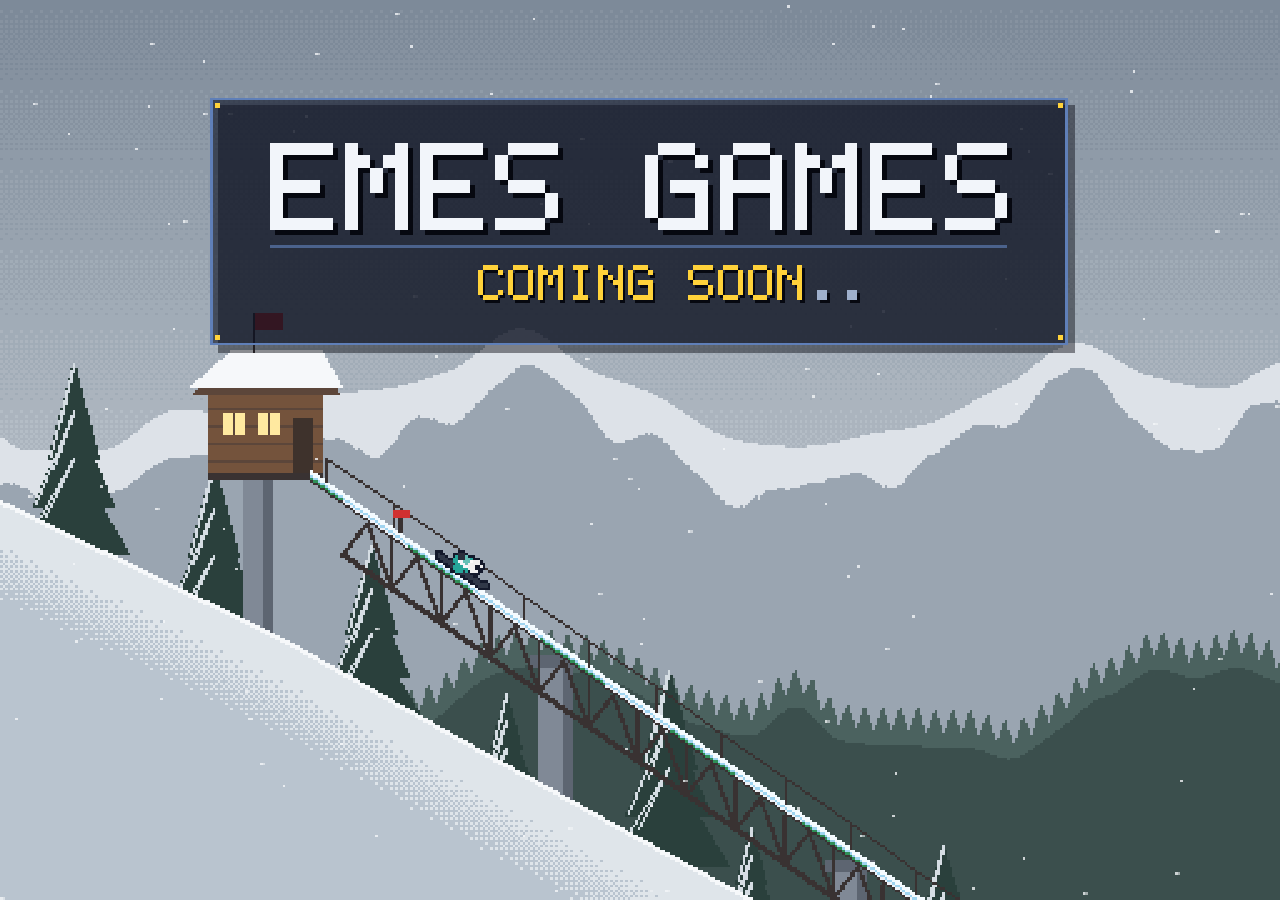
==== index.html @ 07ec58a8 "v1" ====
<!DOCTYPE html>
<html lang="en">
<head>
  <meta charset="UTF-8" />
  <meta name="viewport" content="width=device-width, initial-scale=1.0, viewport-fit=cover" />
  <title>Emes Games — Coming Soon</title>
  <meta name="description" content="Emes Games — Coming Soon." />
  <meta name="theme-color" content="#0c1224" />
  <link rel="icon" type="image/svg+xml" href="data:image/svg+xml,%3Csvg xmlns='http://www.w3.org/2000/svg' viewBox='0 0 16 16' shape-rendering='crispEdges'%3E%3Crect width='16' height='16' fill='%230c1224'/%3E%3Crect x='1' y='1' width='14' height='14' fill='none' stroke='%235f7fb8' stroke-width='1'/%3E%3Cpath d='M3 4h4v1H4v2h3v1H4v3h3v1H3V4zm6 0h4v1h-3v6h2V9h-1V8h2v4H9V4z' fill='%23ffd23a'/%3E%3C/svg%3E" />
  <link rel="stylesheet" href="style.css" />
</head>
<body>
  <main class="stage" aria-label="Emes Games — Coming Soon">
    <canvas id="scene" aria-hidden="true"></canvas>
    <div class="sr-only">
      <h1>Emes Games</h1>
      <p>Coming Soon</p>
    </div>
  </main>
  <script src="wsj-bg.js"></script>
</body>
</html>
---- style.css ----
*, *::before, *::after {
  box-sizing: border-box;
  margin: 0;
  padding: 0;
}

html, body {
  width: 100%;
  height: 100%;
  overflow: hidden;
  background-color: #0c1224;
  user-select: none;
  -webkit-user-select: none;
}

.stage {
  position: fixed;
  inset: 0;
  width: 100%;
  height: 100%;
  display: flex;
  align-items: center;
  justify-content: center;
  background-color: #0c1224;
}

#scene {
  display: block;
  width: 100%;
  height: 100%;
  image-rendering: -moz-crisp-edges;
  image-rendering: -webkit-crisp-edges;
  image-rendering: pixelated;
  image-rendering: crisp-edges;
}

.sr-only {
  position: absolute;
  width: 1px;
  height: 1px;
  padding: 0;
  margin: -1px;
  overflow: hidden;
  clip: rect(0, 0, 0, 0);
  white-space: nowrap;
  border: 0;
}
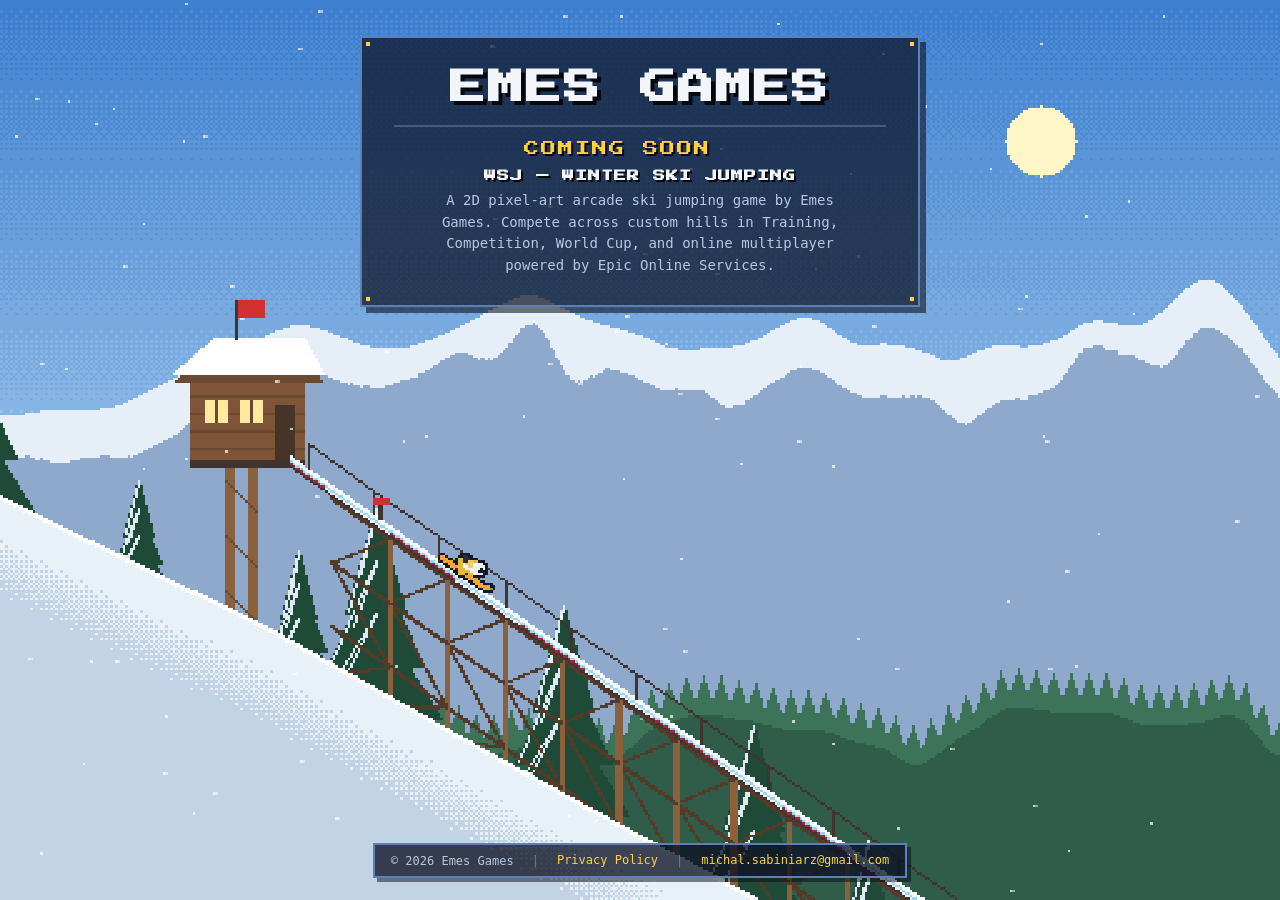
==== commit 94628014: "Add Emes Games pixel-art landing page with WSJ background and Epic Brand Review privacy policy" ====
--- a/index.html
+++ b/index.html
@@ -3,20 +3,39 @@
 <head>
   <meta charset="UTF-8" />
   <meta name="viewport" content="width=device-width, initial-scale=1.0, viewport-fit=cover" />
-  <title>Emes Games — Coming Soon</title>
-  <meta name="description" content="Emes Games — Coming Soon." />
+  <title>Emes Games — WSJ (Winter Ski Jumping) | Coming Soon</title>
+  <meta name="description" content="Emes Games — Independent game studio developing WSJ (Winter Ski Jumping), a 2D pixel-art arcade ski jumping game. Coming Soon." />
   <meta name="theme-color" content="#0c1224" />
   <link rel="icon" type="image/svg+xml" href="data:image/svg+xml,%3Csvg xmlns='http://www.w3.org/2000/svg' viewBox='0 0 16 16' shape-rendering='crispEdges'%3E%3Crect width='16' height='16' fill='%230c1224'/%3E%3Crect x='1' y='1' width='14' height='14' fill='none' stroke='%235f7fb8' stroke-width='1'/%3E%3Cpath d='M3 4h4v1H4v2h3v1H4v3h3v1H3V4zm6 0h4v1h-3v6h2V9h-1V8h2v4H9V4z' fill='%23ffd23a'/%3E%3C/svg%3E" />
+  <link rel="preconnect" href="https://fonts.googleapis.com" />
+  <link rel="preconnect" href="https://fonts.gstatic.com" crossorigin />
+  <link href="https://fonts.googleapis.com/css2?family=Press+Start+2P&display=swap" rel="stylesheet" />
   <link rel="stylesheet" href="style.css" />
 </head>
-<body>
-  <main class="stage" aria-label="Emes Games — Coming Soon">
-    <canvas id="scene" aria-hidden="true"></canvas>
-    <div class="sr-only">
-      <h1>Emes Games</h1>
-      <p>Coming Soon</p>
-    </div>
+<body class="home-page">
+  <canvas id="scene" aria-hidden="true"></canvas>
+
+  <main class="stage">
+    <section class="pixel-card" aria-label="Emes Games — WSJ Coming Soon">
+      <h1 class="org-name">EMES GAMES</h1>
+      <div class="divider" aria-hidden="true"></div>
+      <p class="coming-soon">COMING SOON<span class="dots" aria-hidden="true"></span></p>
+      <h2 class="product-title">WSJ &mdash; WINTER SKI JUMPING</h2>
+      <p class="product-overview">
+        A 2D pixel-art arcade ski jumping game by Emes Games. Compete across custom hills in
+        Training, Competition, World Cup, and online multiplayer powered by Epic Online Services.
+      </p>
+    </section>
+
+    <footer class="footer-bar">
+      <span>&copy; 2026 Emes Games</span>
+      <span class="sep" aria-hidden="true">|</span>
+      <a href="privacy.html">Privacy Policy</a>
+      <span class="sep" aria-hidden="true">|</span>
+      <a href="mailto:michal.sabiniarz@gmail.com">michal.sabiniarz@gmail.com</a>
+    </footer>
   </main>
+
   <script src="wsj-bg.js"></script>
 </body>
 </html>
--- a/style.css
+++ b/style.css
@@ -4,11 +4,30 @@
   padding: 0;
 }
 
+:root {
+  --ink: #0c1224;
+  --ink-panel: rgba(12, 18, 36, 0.72);
+  --edge: #5f7fb8;
+  --text: #f2f5fa;
+  --dim: #b8c7e0;
+  --gold: #ffd23a;
+  --shadow: #060810;
+  --font-pixel: 'Press Start 2P', 'Courier New', monospace;
+  --font-body: ui-monospace, 'Cascadia Mono', 'SFMono-Regular', Menlo, Consolas, monospace;
+}
+
 html, body {
   width: 100%;
+  min-height: 100%;
+  background-color: var(--ink);
+  color: var(--text);
+  font-family: var(--font-body);
+  -webkit-font-smoothing: none;
+}
+
+body.home-page {
   height: 100%;
   overflow: hidden;
-  background-color: #0c1224;
   user-select: none;
   -webkit-user-select: none;
 }
@@ -16,32 +35,219 @@
 .stage {
   position: fixed;
   inset: 0;
+  z-index: 1;
   width: 100%;
   height: 100%;
   display: flex;
+  flex-direction: column;
   align-items: center;
-  justify-content: center;
-  background-color: #0c1224;
+  justify-content: space-between;
+  padding: clamp(16px, 4vh, 42px) 16px clamp(12px, 2.5vh, 22px);
+  background-color: transparent;
+  pointer-events: none;
 }
 
 #scene {
+  position: fixed;
+  inset: 0;
+  width: 100%;
+  height: 100%;
+  z-index: 0;
   display: block;
-  width: 100%;
-  height: 100%;
   image-rendering: -moz-crisp-edges;
   image-rendering: -webkit-crisp-edges;
   image-rendering: pixelated;
   image-rendering: crisp-edges;
 }
 
-.sr-only {
+/* WSJ-style crisp pixel panel */
+.pixel-card {
+  position: relative;
+  z-index: 2;
+  width: min(560px, 100%);
+  background: var(--ink-panel);
+  border: 2px solid var(--edge);
+  box-shadow: 6px 6px 0 rgba(6, 8, 16, 0.55);
+  padding: clamp(18px, 3vw, 28px) clamp(18px, 3.5vw, 32px);
+  text-align: center;
+  pointer-events: auto;
+  user-select: text;
+  -webkit-user-select: text;
+}
+
+.pixel-card::before,
+.pixel-card::after {
+  content: '';
   position: absolute;
-  width: 1px;
-  height: 1px;
-  padding: 0;
-  margin: -1px;
-  overflow: hidden;
-  clip: rect(0, 0, 0, 0);
-  white-space: nowrap;
-  border: 0;
-}
+  inset: 4px;
+  pointer-events: none;
+  background:
+    linear-gradient(var(--gold), var(--gold)) top left / 4px 4px no-repeat,
+    linear-gradient(var(--gold), var(--gold)) top right / 4px 4px no-repeat,
+    linear-gradient(var(--gold), var(--gold)) bottom left / 4px 4px no-repeat,
+    linear-gradient(var(--gold), var(--gold)) bottom right / 4px 4px no-repeat;
+}
+
+.org-name {
+  font-family: var(--font-pixel);
+  font-size: clamp(20px, 4.2vw, 36px);
+  line-height: 1.25;
+  letter-spacing: 2px;
+  color: var(--text);
+  text-shadow: 4px 4px 0 var(--shadow);
+}
+
+.divider {
+  height: 2px;
+  margin: 14px auto;
+  background: rgba(95, 127, 184, 0.55);
+}
+
+.coming-soon {
+  font-family: var(--font-pixel);
+  font-size: clamp(11px, 2vw, 15px);
+  letter-spacing: 2px;
+  color: var(--gold);
+  text-shadow: 2px 2px 0 var(--shadow);
+  margin-bottom: 14px;
+}
+
+.dots::after {
+  content: '';
+  display: inline-block;
+  width: 3ch;
+  text-align: left;
+  color: var(--dim);
+  animation: pixel-dots 2.4s steps(1, end) infinite;
+}
+
+@keyframes pixel-dots {
+  0%   { content: ''; }
+  25%  { content: '.'; }
+  50%  { content: '..'; }
+  75%  { content: '...'; }
+}
+
+.product-title {
+  font-family: var(--font-pixel);
+  font-size: clamp(9px, 1.5vw, 12px);
+  color: var(--text);
+  letter-spacing: 1px;
+  margin-bottom: 8px;
+  text-shadow: 2px 2px 0 var(--shadow);
+}
+
+.product-overview {
+  font-size: clamp(12px, 1.5vw, 14px);
+  line-height: 1.55;
+  color: var(--dim);
+  max-width: 48ch;
+  margin: 0 auto;
+}
+
+.footer-bar {
+  position: relative;
+  z-index: 2;
+  display: flex;
+  flex-wrap: wrap;
+  align-items: center;
+  justify-content: center;
+  gap: 8px 18px;
+  padding: 8px 16px;
+  background: rgba(12, 18, 36, 0.78);
+  border: 2px solid var(--edge);
+  box-shadow: 4px 4px 0 rgba(6, 8, 16, 0.5);
+  font-size: 12px;
+  color: var(--dim);
+  pointer-events: auto;
+  user-select: text;
+  -webkit-user-select: text;
+}
+
+.footer-bar a {
+  color: var(--gold);
+  text-decoration: none;
+  border-bottom: 1px solid transparent;
+}
+
+.footer-bar a:hover,
+.footer-bar a:focus-visible {
+  border-bottom-color: var(--gold);
+  outline: none;
+}
+
+.sep {
+  color: var(--edge);
+}
+
+/* Privacy Policy Page */
+body.doc-page {
+  background:
+    radial-gradient(circle at top, #1c2a52 0%, #0c1224 65%);
+  padding: clamp(20px, 4vw, 48px) 16px;
+}
+
+.doc-wrap {
+  max-width: 780px;
+  margin: 0 auto;
+}
+
+.doc-card {
+  width: 100%;
+  text-align: left;
+  padding: clamp(22px, 4vw, 40px);
+}
+
+.doc-back {
+  display: inline-block;
+  font-family: var(--font-pixel);
+  font-size: 10px;
+  color: var(--gold);
+  text-decoration: none;
+  margin-bottom: 20px;
+}
+
+.doc-back:hover {
+  text-decoration: underline;
+}
+
+.doc-card h1 {
+  font-family: var(--font-pixel);
+  font-size: clamp(16px, 3vw, 24px);
+  color: var(--text);
+  text-shadow: 3px 3px 0 var(--shadow);
+  margin-bottom: 10px;
+  line-height: 1.4;
+}
+
+.doc-meta {
+  font-size: 13px;
+  color: var(--dim);
+  margin-bottom: 20px;
+}
+
+.doc-card h2 {
+  font-family: var(--font-pixel);
+  font-size: 12px;
+  color: var(--gold);
+  text-shadow: 2px 2px 0 var(--shadow);
+  margin: 24px 0 10px;
+  line-height: 1.5;
+}
+
+.doc-card p,
+.doc-card li {
+  font-size: 14px;
+  line-height: 1.65;
+  color: var(--text);
+  margin-bottom: 10px;
+}
+
+.doc-card ul {
+  padding-left: 20px;
+  margin-bottom: 12px;
+}
+
+.doc-card a {
+  color: var(--gold);
+}
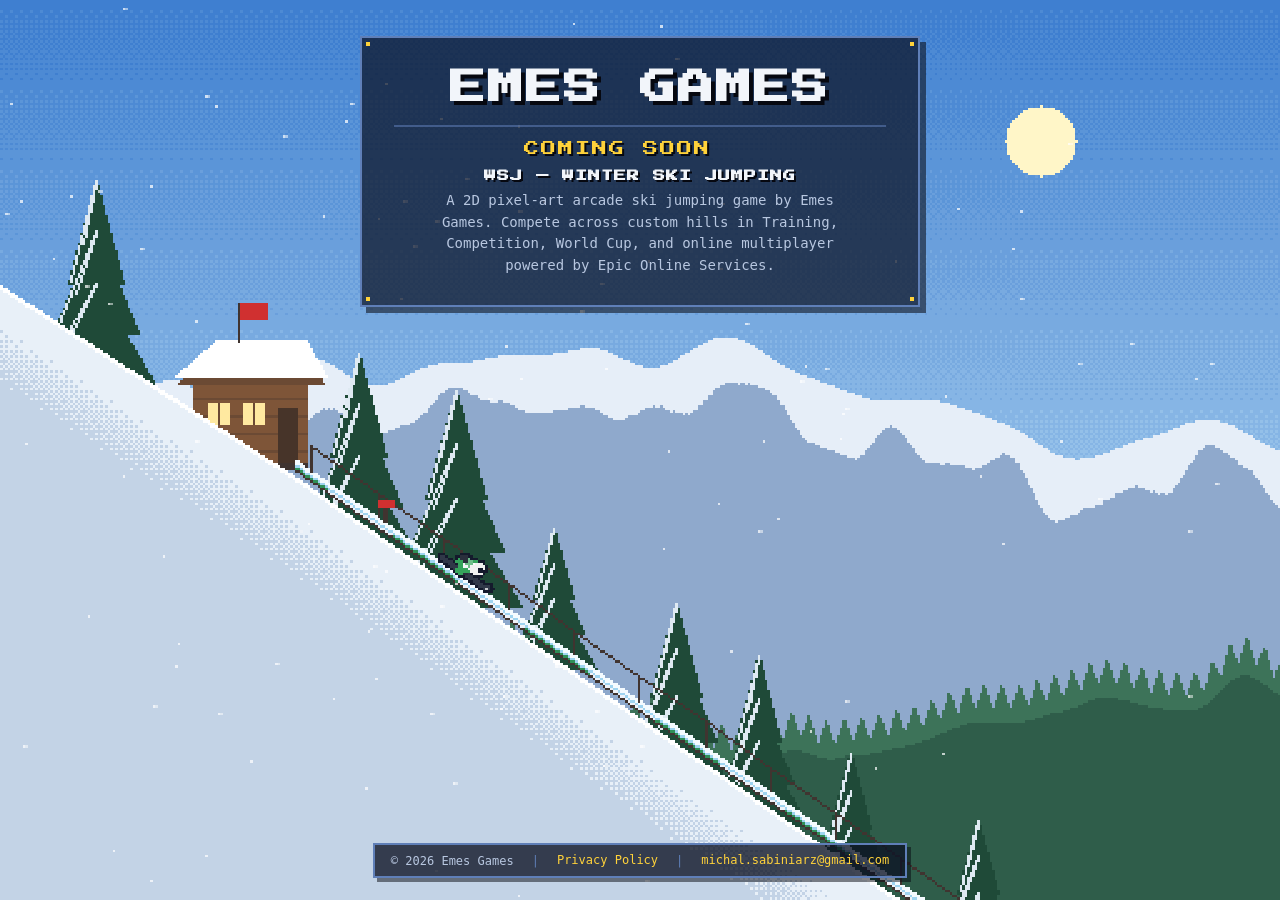
==== commit 4fa7b157: "Bust Cloudflare CDN cache for style.css and wsj-bg.js" ====
--- a/index.html
+++ b/index.html
@@ -10,7 +10,7 @@
   <link rel="preconnect" href="https://fonts.googleapis.com" />
   <link rel="preconnect" href="https://fonts.gstatic.com" crossorigin />
   <link href="https://fonts.googleapis.com/css2?family=Press+Start+2P&display=swap" rel="stylesheet" />
-  <link rel="stylesheet" href="style.css" />
+  <link rel="stylesheet" href="style.css?v=2" />
 </head>
 <body class="home-page">
   <canvas id="scene" aria-hidden="true"></canvas>
@@ -36,6 +36,6 @@
     </footer>
   </main>
 
-  <script src="wsj-bg.js"></script>
+  <script src="wsj-bg.js?v=2"></script>
 </body>
 </html>
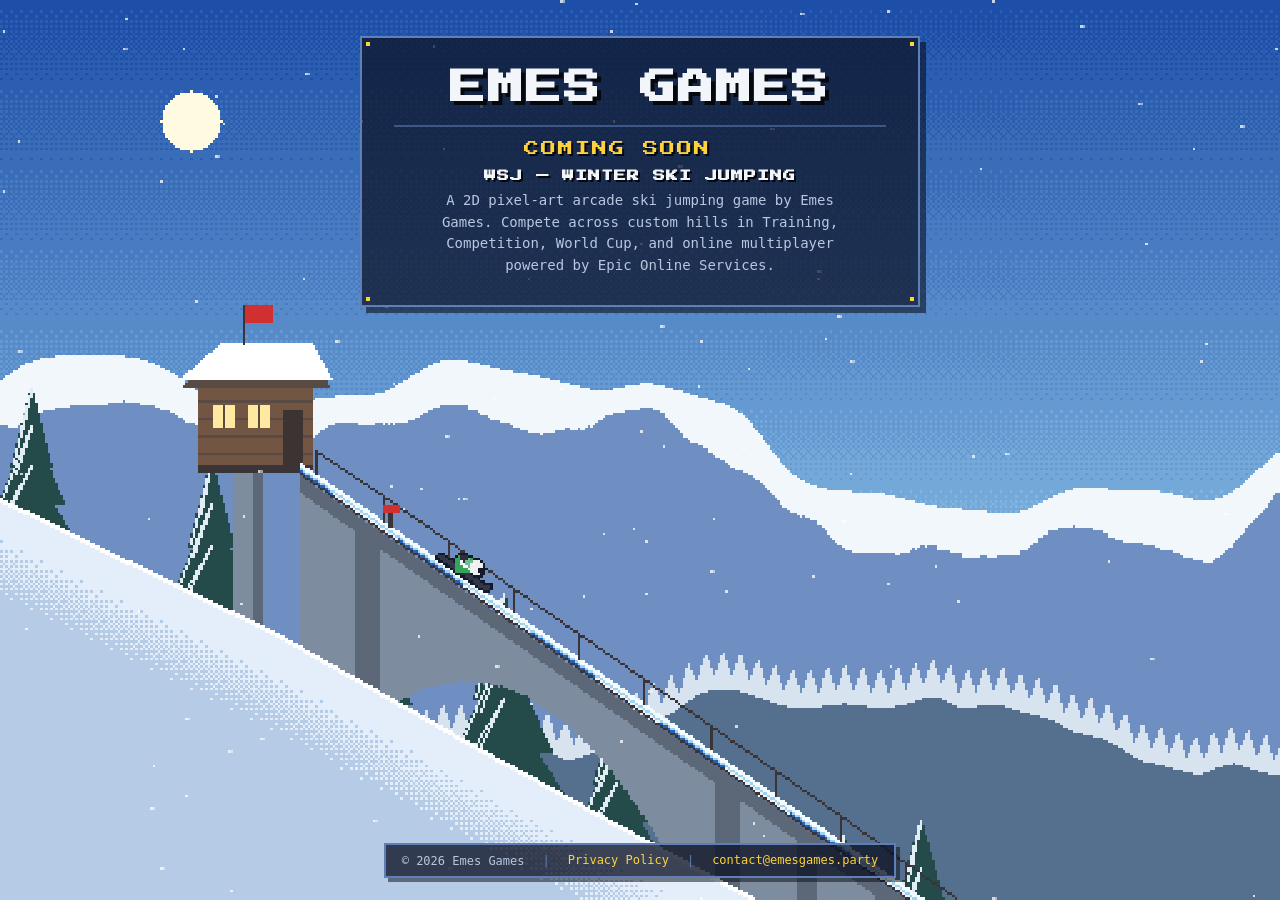
==== commit 485711b0: "Update contact email to contact@emesgames.party" ====
--- a/index.html
+++ b/index.html
@@ -32,7 +32,7 @@
       <span class="sep" aria-hidden="true">|</span>
       <a href="privacy.html">Privacy Policy</a>
       <span class="sep" aria-hidden="true">|</span>
-      <a href="mailto:michal.sabiniarz@gmail.com">michal.sabiniarz@gmail.com</a>
+      <a href="mailto:contact@emesgames.party">contact@emesgames.party</a>
     </footer>
   </main>
 
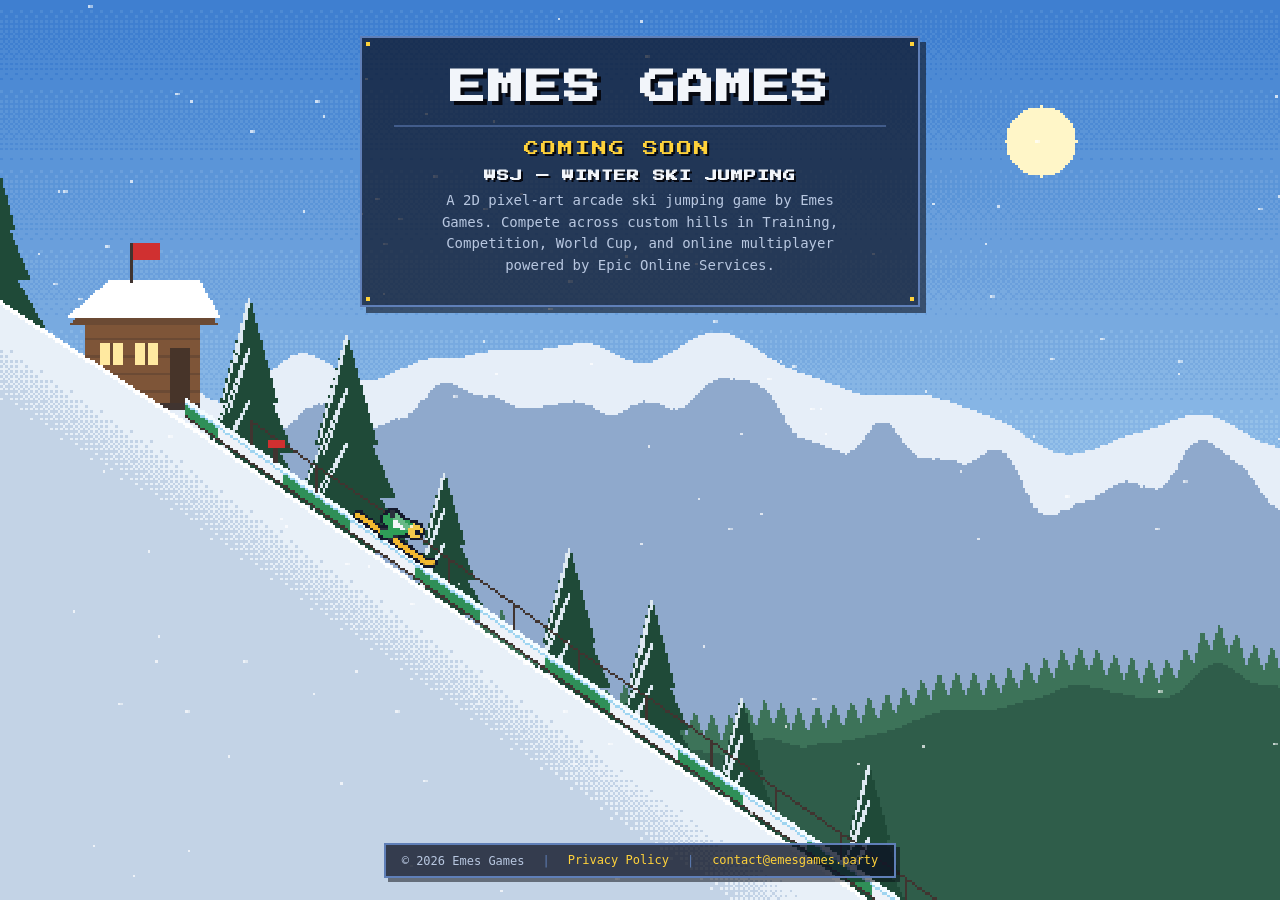
==== commit 66a1174a: "Match WSJ jumper proportions (1.7x), flight poses, dotted trail, and camera framing" ====
--- a/index.html
+++ b/index.html
@@ -36,6 +36,6 @@
     </footer>
   </main>
 
-  <script src="wsj-bg.js?v=2"></script>
+  <script src="wsj-bg.js?v=3"></script>
 </body>
 </html>
